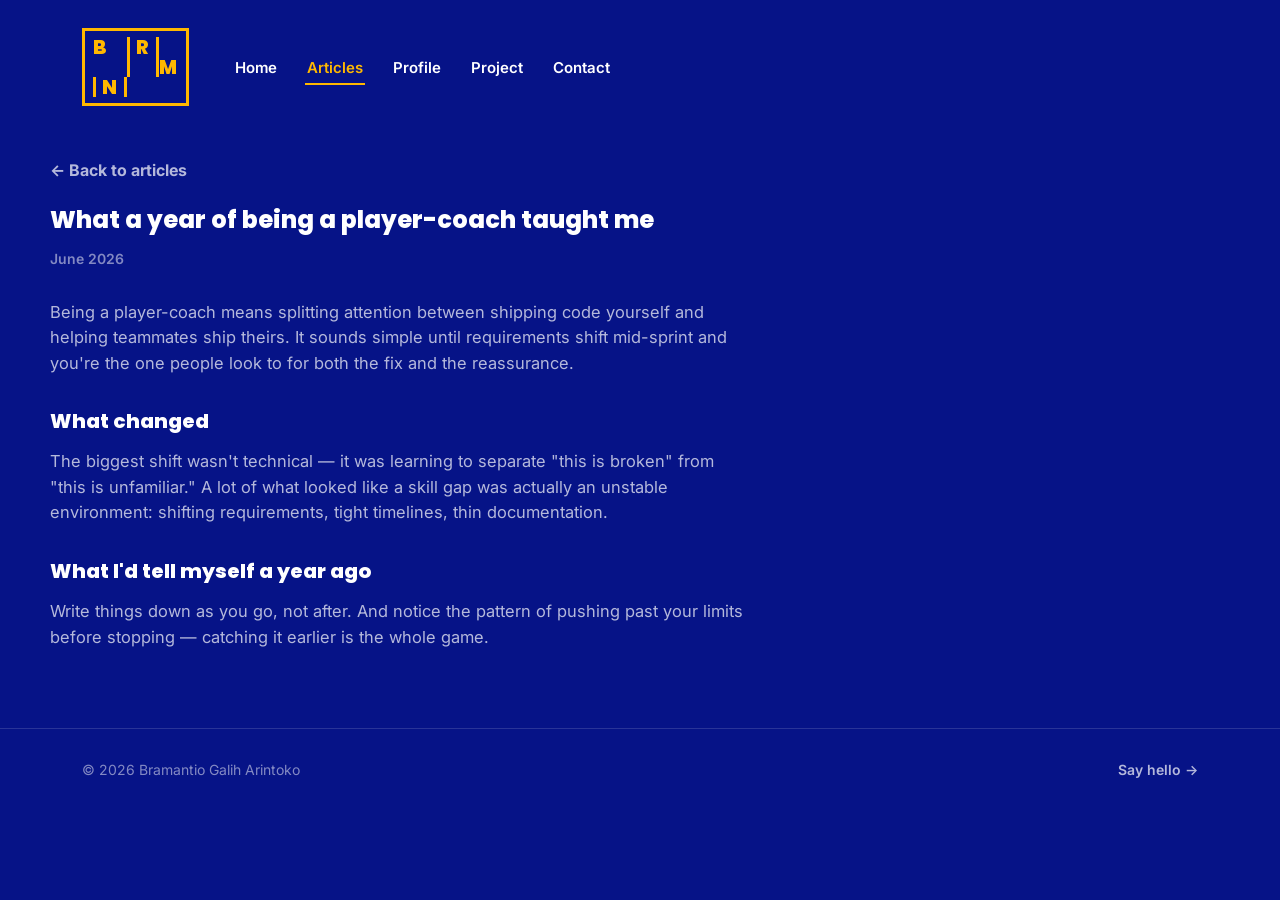
==== article-detail.html @ aebf54bb "Initial portfolio site" ====
<!DOCTYPE html>
<html lang="en">
<head>
<meta charset="UTF-8" />
<meta name="viewport" content="width=device-width, initial-scale=1.0" />
<title>Article — Bramantio Galih Arintoko</title>
<link rel="stylesheet" href="css/style.css" />
</head>
<body data-page="article">

<header class="site-header">
  <nav class="navbar wrap">
    <a class="brand" href="index.html" aria-label="Home">
      <span class="brand-mark">B<span class="t">R</span><br />M<span class="t">N</span></span>
    </a>
    <button class="nav-toggle" aria-label="Toggle menu">☰</button>
    <ul class="nav-links">
      <li><a href="index.html" data-page="home">Home</a></li>
      <li><a href="article.html" data-page="article">Articles</a></li>
      <li><a href="profile.html" data-page="profile">Profile</a></li>
      <li><a href="project.html" data-page="project">Project</a></li>
      <li><a href="contact.html" data-page="contact">Contact</a></li>
    </ul>
  </nav>
</header>

<main>
  <section class="detail-header article-detail wrap">
    <a class="back-link" href="article.html">&larr; Back to articles</a>
    <div id="article-content"></div>
  </section>
</main>

<footer class="site-footer">
  <div class="wrap">
    <span>&copy; 2026 Bramantio Galih Arintoko</span>
    <a href="contact.html">Say hello →</a>
  </div>
</footer>

<script src="js/data.js"></script>
<script src="js/main.js"></script>
<script>
  const id = getParam("id");
  const article = ARTICLES.find((a) => a.id === id) || ARTICLES[0];
  document.title = article.title + " — Bramantio Galih Arintoko";

  document.getElementById("article-content").innerHTML = `
    <h1>${article.title}</h1>
    <p class="meta">${article.date}</p>
    <div class="article-body">${article.body}</div>
  `;
</script>
</body>
</html>
---- css/style.css ----
/* ============================================================
   Bramantio Galih Arintoko — Portfolio (Dark Theme)
   Palette sampled directly from the HB mockups
   ============================================================ */

@import url('https://fonts.googleapis.com/css2?family=Poppins:wght@400;500;600;700;800&family=Inter:wght@400;500;600&display=swap');

:root {
  --bg: #061387;
  --bg-soft: #0a1a9c;
  --card: #ffffff;
  --ink: #0c1024;
  --paper: #f4efe4;
  --lavender: #b9bfee;
  --yellow: #ffe500;
  --maroon: #750b0b;
  --orange: #ffb800;
  --sage: #517a77;
  --sage-dark: #0c3b46;
  --white: #ffffff;
  --white-70: rgba(255, 255, 255, 0.7);
  --white-50: rgba(255, 255, 255, 0.5);
  --border: rgba(255, 255, 255, 0.14);

  --font-display: 'Poppins', 'Inter', system-ui, sans-serif;
  --font-body: 'Inter', system-ui, sans-serif;

  --maxw: 1180px;
  --radius: 18px;
}

* { box-sizing: border-box; }

html { scroll-behavior: smooth; }

body {
  margin: 0;
  background: var(--bg);
  color: var(--white);
  font-family: var(--font-body);
  line-height: 1.55;
  -webkit-font-smoothing: antialiased;
}

img { max-width: 100%; display: block; }

a { color: inherit; text-decoration: none; }

h1, h2, h3, h4 {
  font-family: var(--font-display);
  font-weight: 800;
  margin: 0;
  color: var(--white);
}

p { margin: 0; }

.wrap {
  max-width: var(--maxw);
  margin: 0 auto;
  padding: 0 32px;
}

:focus-visible {
  outline: 3px solid var(--orange);
  outline-offset: 3px;
}

@media (prefers-reduced-motion: reduce) {
  * { animation-duration: 0.001ms !important; transition-duration: 0.001ms !important; }
}

/* ---------------- Navbar ---------------- */

.site-header {
  padding: 28px 0 12px;
}

.navbar {
  display: flex;
  align-items: center;
  gap: 44px;
}

.brand {
  display: flex;
  align-items: flex-end;
  gap: 2px;
  flex-shrink: 0;
}

.brand-mark {
  display: grid;
  grid-template-columns: auto auto auto;
  font-family: var(--font-display);
  font-weight: 800;
  font-size: 20px;
  line-height: 1;
  border: 3px solid var(--orange);
  padding: 6px 8px;
  color: var(--orange);
  letter-spacing: 1px;
}

.brand-mark span.t { color: var(--orange); border-left: 3px solid var(--orange); border-right: 3px solid var(--orange); padding: 0 6px; }

.nav-links {
  display: flex;
  align-items: center;
  gap: 26px;
  list-style: none;
  margin: 0;
  padding: 0;
  flex-wrap: wrap;
}

.nav-links a {
  font-weight: 600;
  font-size: 15px;
  color: var(--white);
  padding: 6px 2px;
  border-bottom: 2px solid transparent;
  transition: color .15s ease, border-color .15s ease;
}

.nav-links a:hover { color: var(--orange); }

.nav-links a.active {
  color: var(--orange);
  border-color: var(--orange);
}

.nav-toggle {
  display: none;
  margin-left: auto;
  background: none;
  border: 2px solid var(--white);
  color: var(--white);
  border-radius: 8px;
  width: 40px;
  height: 40px;
  font-size: 18px;
  cursor: pointer;
}

@media (max-width: 760px) {
  .wrap { padding: 0 20px; }
  .nav-toggle { display: block; }
  .nav-links {
    display: none;
    width: 100%;
    flex-direction: column;
    align-items: flex-start;
    gap: 14px;
    padding: 18px 0 6px;
  }
  .nav-links.open { display: flex; }
  .navbar { flex-wrap: wrap; gap: 16px; }
}

/* ---------------- Hero / Home ---------------- */

.hero {
  position: relative;
  padding: 60px 0 90px;
  overflow: hidden;
}

.hero-grid {
  display: grid;
  grid-template-columns: 1fr 1fr;
  align-items: center;
  gap: 24px;
}

.eyebrow-name h1 {
  font-size: clamp(34px, 5vw, 52px);
  line-height: 1.08;
}

.eyebrow-name .accent { color: var(--orange); }

.tagline {
  margin-top: 22px;
  font-family: var(--font-display);
  font-weight: 600;
  font-size: 20px;
  color: var(--white-70);
}

.tagline b { color: var(--orange); font-weight: 800; }

.hero-actions {
  margin-top: 34px;
  display: flex;
  gap: 14px;
  flex-wrap: wrap;
}

.hero-art {
  position: relative;
  min-height: 320px;
}

.hero-art img {
  width: 100%;
  max-width: 560px;
  margin-left: auto;
}

@media (max-width: 860px) {
  .hero-grid { grid-template-columns: 1fr; }
  .hero-art { order: -1; min-height: 220px; }
  .hero-art img { max-width: 320px; margin: 0 auto; }
}

/* ---------------- Buttons ---------------- */

.btn {
  display: inline-flex;
  align-items: center;
  gap: 8px;
  font-family: var(--font-display);
  font-weight: 700;
  font-size: 15px;
  padding: 14px 26px;
  border-radius: 100px;
  cursor: pointer;
  border: 2px solid transparent;
  transition: transform .15s ease, opacity .15s ease;
}

.btn:hover { transform: translateY(-2px); }

.btn-primary { background: var(--orange); color: var(--ink); }
.btn-outline { background: transparent; color: var(--white); border-color: var(--white-50); }
.btn-outline:hover { border-color: var(--orange); color: var(--orange); }

/* ---------------- Section heading ---------------- */

.section {
  padding: 70px 0;
}

.section-head {
  display: flex;
  align-items: baseline;
  justify-content: space-between;
  gap: 16px;
  margin-bottom: 34px;
  flex-wrap: wrap;
}

.section-head h2 {
  font-size: 30px;
}

.section-head .see-all {
  font-weight: 700;
  color: var(--orange);
  font-size: 14px;
}

/* ---------------- Project grid / cards ---------------- */

.grid-3 {
  display: grid;
  grid-template-columns: repeat(3, 1fr);
  gap: 26px;
}

@media (max-width: 900px) {
  .grid-3 { grid-template-columns: repeat(2, 1fr); }
}
@media (max-width: 600px) {
  .grid-3 { grid-template-columns: 1fr; }
}

.card {
  background: var(--card);
  border-radius: var(--radius);
  overflow: hidden;
  color: var(--ink);
  display: block;
  transition: transform .18s ease, box-shadow .18s ease;
}

.card:hover {
  transform: translateY(-6px);
  box-shadow: 0 18px 40px rgba(0,0,0,0.35);
}

.card-media {
  aspect-ratio: 16/10;
  overflow: hidden;
  background: var(--paper);
}

.card-media img { width: 100%; height: 100%; object-fit: cover; }

.card-body { padding: 18px 20px 22px; }

.card-body h3 {
  font-size: 17px;
  color: var(--ink);
  margin-bottom: 6px;
}

.card-stack {
  font-family: var(--font-display);
  font-weight: 700;
  font-size: 12px;
  letter-spacing: .02em;
  color: var(--orange);
  background: rgba(117,11,11,0.06);
}

.card-stack {
  color: #b8720a;
}

/* ---------------- Project detail ---------------- */

.detail-header {
  padding: 40px 0 20px;
}

.detail-header .stack-pill {
  display: inline-block;
  font-family: var(--font-display);
  font-weight: 700;
  font-size: 13px;
  color: var(--ink);
  background: var(--orange);
  padding: 6px 14px;
  border-radius: 100px;
  margin-top: 14px;
}

.detail-header p.desc {
  margin-top: 18px;
  max-width: 640px;
  color: var(--white-70);
  font-size: 16px;
}

.gallery {
  display: grid;
  grid-template-columns: repeat(2, 1fr);
  gap: 22px;
  margin-top: 20px;
}

@media (max-width: 700px) {
  .gallery { grid-template-columns: 1fr; }
}

.gallery figure {
  margin: 0;
  background: var(--card);
  border-radius: var(--radius);
  overflow: hidden;
}

.gallery img { width: 100%; }

.gallery figcaption {
  padding: 12px 16px;
  color: var(--ink);
  font-weight: 600;
  font-size: 14px;
}

.back-link {
  display: inline-flex;
  align-items: center;
  gap: 8px;
  font-weight: 700;
  color: var(--white-70);
  margin-bottom: 18px;
}
.back-link:hover { color: var(--orange); }

/* ---------------- Article ---------------- */

.article-list {
  display: grid;
  gap: 22px;
}

.article-row {
  display: grid;
  grid-template-columns: 220px 1fr;
  gap: 24px;
  background: var(--card);
  border-radius: var(--radius);
  overflow: hidden;
  color: var(--ink);
}

.article-row .thumb {
  background: var(--lavender);
  min-height: 150px;
  display: flex;
  align-items: center;
  justify-content: center;
}

.article-row .thumb img { width: 60%; }

.article-row .content { padding: 20px 22px 20px 0; }

.article-row .date {
  font-size: 12px;
  font-weight: 700;
  color: var(--sage-dark);
  text-transform: uppercase;
  letter-spacing: .04em;
}

.article-row h3 { color: var(--ink); font-size: 19px; margin: 8px 0 8px; }

.article-row p.excerpt { color: #4a4a55; font-size: 14.5px; }

@media (max-width: 640px) {
  .article-row { grid-template-columns: 1fr; }
  .article-row .content { padding: 16px 18px 20px; }
}

.article-detail .meta {
  color: var(--white-50);
  font-size: 14px;
  font-weight: 600;
  margin-top: 10px;
}

.article-body {
  max-width: 700px;
  margin-top: 30px;
  color: var(--white-70);
  font-size: 16.5px;
}

.article-body p { margin-bottom: 18px; }

.article-body h3 {
  color: var(--white);
  margin: 30px 0 12px;
  font-size: 20px;
}

/* ---------------- Contact ---------------- */

.contact-grid {
  display: grid;
  grid-template-columns: 1fr 1fr;
  gap: 50px;
  align-items: start;
}

@media (max-width: 800px) {
  .contact-grid { grid-template-columns: 1fr; }
}

.contact-info h2 { font-size: 32px; margin-bottom: 16px; }
.contact-info p { color: var(--white-70); font-size: 16px; margin-bottom: 26px; }

.contact-channels {
  display: grid;
  gap: 14px;
}

.contact-channels a {
  display: flex;
  align-items: center;
  gap: 12px;
  font-weight: 600;
  color: var(--white);
  padding: 12px 0;
  border-bottom: 1px solid var(--border);
}
.contact-channels a:hover { color: var(--orange); }

.form-card {
  background: var(--card);
  border-radius: var(--radius);
  padding: 30px;
  color: var(--ink);
}

.field { margin-bottom: 18px; }

.field label {
  display: block;
  font-weight: 700;
  font-size: 13px;
  margin-bottom: 8px;
  color: #444;
}

.field input, .field textarea {
  width: 100%;
  border: 1.5px solid #e3e0d6;
  border-radius: 10px;
  padding: 12px 14px;
  font-family: var(--font-body);
  font-size: 15px;
  background: #fbfaf6;
}

.field textarea { min-height: 120px; resize: vertical; }

.field input:focus, .field textarea:focus {
  outline: none;
  border-color: var(--orange);
}

.form-card .btn-primary { width: 100%; justify-content: center; border: none; }

.success-state {
  text-align: center;
  padding: 40px 10px;
}

.success-state .icon {
  width: 70px; height: 70px;
  border-radius: 50%;
  background: var(--orange);
  color: var(--ink);
  display: flex; align-items: center; justify-content: center;
  font-size: 32px;
  margin: 0 auto 20px;
}

.success-state h3 { color: var(--ink); font-size: 20px; margin-bottom: 8px; }
.success-state p { color: #555; }

.hidden { display: none !important; }

/* ---------------- Profile ---------------- */

.profile-hero {
  position: relative;
  padding: 50px 0 40px;
}

.profile-illustration {
  position: relative;
  min-height: 260px;
}

.profile-illustration img {
  max-width: 420px;
  margin-left: auto;
  margin-right: 60px;
}

.profile-body {
  display: grid;
  grid-template-columns: 1.1fr 1fr;
  gap: 50px;
  align-items: start;
}

@media (max-width: 860px) {
  .profile-body { grid-template-columns: 1fr; }
  .profile-illustration img { margin: 0 auto; }
}

.profile-photo {
  border-radius: var(--radius);
  overflow: hidden;
  border: 4px solid var(--orange);
  aspect-ratio: 3/4;
}

.profile-photo img {
  width: 100%;
  height: 100%;
  object-fit: cover;
  object-position: top center;
}

.profile-text p { color: var(--white-70); font-size: 16px; margin-bottom: 16px; }

.skill-groups {
  display: grid;
  gap: 22px;
  margin-top: 10px;
}

.skill-group h4 {
  font-size: 14px;
  color: var(--orange);
  text-transform: uppercase;
  letter-spacing: .05em;
  margin-bottom: 10px;
}

.skill-tags {
  display: flex;
  flex-wrap: wrap;
  gap: 8px;
}

.skill-tags span {
  background: rgba(255,255,255,0.08);
  border: 1px solid var(--border);
  padding: 7px 14px;
  border-radius: 100px;
  font-size: 13px;
  font-weight: 600;
}

/* ---------------- Footer ---------------- */

.site-footer {
  border-top: 1px solid var(--border);
  padding: 30px 0 40px;
  margin-top: 40px;
}

.site-footer .wrap {
  display: flex;
  justify-content: space-between;
  align-items: center;
  flex-wrap: wrap;
  gap: 14px;
  color: var(--white-50);
  font-size: 14px;
}

.site-footer a { font-weight: 600; color: var(--white-70); }
.site-footer a:hover { color: var(--orange); }
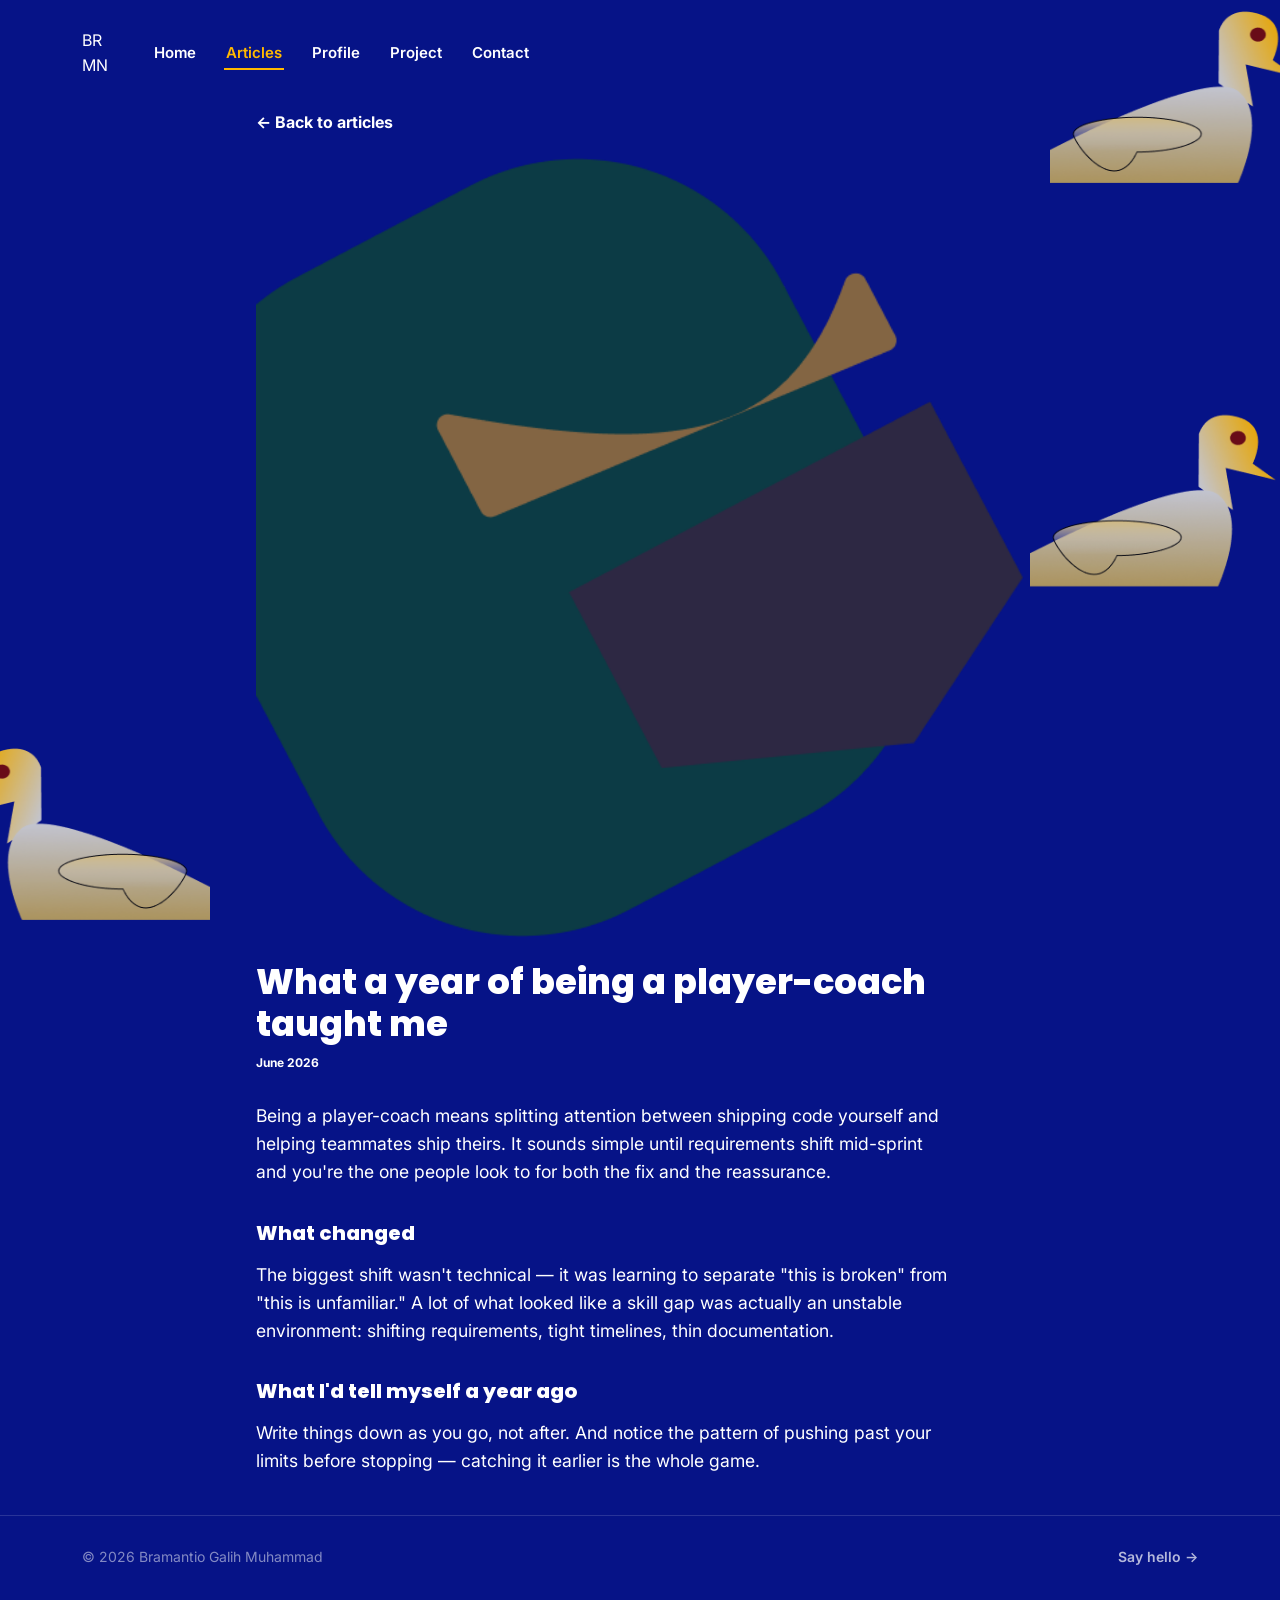
==== commit 1ee20749: "fix design like real" ====
--- a/article-detail.html
+++ b/article-detail.html
@@ -3,10 +3,91 @@
 <head>
 <meta charset="UTF-8" />
 <meta name="viewport" content="width=device-width, initial-scale=1.0" />
-<title>Article — Bramantio Galih Arintoko</title>
+<title>Article — Bramantio Galih Muhammad</title>
 <link rel="stylesheet" href="css/style.css" />
+<style>
+  /* --- Tambahan CSS untuk Layout Article Detail --- */
+  
+  /* Latar Belakang Duck */
+  .duck-bg {
+    position: fixed;
+    z-index: -1;
+    pointer-events: none;
+  }
+  
+  /* Duck Kanan Atas */
+  .duck-top-right {
+    top: 0;
+    right: -20px; /* Sedikit terpotong di tepi seperti pada referensi */
+    width: 250px;
+  }
+  
+  /* Duck Kanan Tengah */
+  .duck-mid-right {
+    top: 55%;
+    right: 0;
+    transform: translateY(-50%);
+    width: 250px;
+  }
+  
+  /* Duck Kiri Bawah (Di-flip agar menghadap ke kanan) */
+  .duck-bottom-left {
+    bottom: -20px;
+    left: -40px;
+    width: 250px;
+    transform: scaleX(-1); 
+  }
+
+  /* Layout Konten Artikel */
+  .article-container {
+    max-width: 768px; /* Membatasi lebar konten agar rapi di tengah */
+    margin: 0 auto;
+    padding-top: 20px;
+  }
+
+  .back-link {
+    display: inline-block;
+    margin-bottom: 24px;
+    text-decoration: none;
+    color: inherit;
+  }
+
+  .article-hero {
+    width: 100%;
+    height: auto;
+    display: block;
+    margin-bottom: 24px;
+    object-fit: cover;
+  }
+
+  .article-title {
+    font-size: 2.2rem;
+    margin-bottom: 8px;
+    color: #ffffff;
+    line-height: 1.2;
+  }
+
+  .article-meta {
+    font-size: 0.75rem;
+    font-weight: bold;
+    margin-bottom: 24px;
+    color: #ffffff;
+  }
+
+  .article-body {
+    font-size: 1.1rem;
+    line-height: 1.6;
+    color: #ffffff;
+  }
+</style>
 </head>
 <body data-page="article">
+
+<!-- Elemen Background Duck -->
+<!-- Pastikan path file src sesuai dengan lokasi file duck Anda, misalnya assets/dark/duck.png -->
+<img src="assets/dark/duck.png" alt="" class="duck-bg duck-top-right" />
+<img src="assets/dark/duck.png" alt="" class="duck-bg duck-mid-right" />
+<img src="assets/dark/duck.png" alt="" class="duck-bg duck-bottom-left" />
 
 <header class="site-header">
   <nav class="navbar wrap">
@@ -16,7 +97,7 @@
     <button class="nav-toggle" aria-label="Toggle menu">☰</button>
     <ul class="nav-links">
       <li><a href="index.html" data-page="home">Home</a></li>
-      <li><a href="article.html" data-page="article">Articles</a></li>
+      <li><a href="article.html" data-page="article" class="active">Articles</a></li>
       <li><a href="profile.html" data-page="profile">Profile</a></li>
       <li><a href="project.html" data-page="project">Project</a></li>
       <li><a href="contact.html" data-page="contact">Contact</a></li>
@@ -25,15 +106,18 @@
 </header>
 
 <main>
-  <section class="detail-header article-detail wrap">
-    <a class="back-link" href="article.html">&larr; Back to articles</a>
-    <div id="article-content"></div>
+  <!-- Menambahkan article-container di dalam pembungkus wrap -->
+  <section class="wrap">
+    <div class="article-container">
+      <a class="back-link" href="article.html">&larr; Back to articles</a>
+      <div id="article-content"></div>
+    </div>
   </section>
 </main>
 
 <footer class="site-footer">
   <div class="wrap">
-    <span>&copy; 2026 Bramantio Galih Arintoko</span>
+    <span>&copy; 2026 Bramantio Galih Muhammad</span>
     <a href="contact.html">Say hello →</a>
   </div>
 </footer>
@@ -42,14 +126,16 @@
 <script src="js/main.js"></script>
 <script>
   const id = getParam("id");
-  const article = ARTICLES.find((a) => a.id === id) || ARTICLES[0];
-  document.title = article.title + " — Bramantio Galih Arintoko";
+  const article = (typeof ARTICLES !== 'undefined' && ARTICLES.find((a) => a.id === id)) || ARTICLES[0];
+  document.title = article.title + " — Bramantio Galih Muhammad";
 
+  // Memasukkan gambar thumbnail (hero image) di atas judul artikel
   document.getElementById("article-content").innerHTML = `
-    <h1>${article.title}</h1>
-    <p class="meta">${article.date}</p>
+    ${article.thumb ? `<img class="article-hero" src="${article.thumb}" alt="${article.title}" />` : ''}
+    <h1 class="article-title">${article.title}</h1>
+    <p class="article-meta">${article.date}</p>
     <div class="article-body">${article.body}</div>
   `;
 </script>
 </body>
-</html>
+</html>
--- a/css/style.css
+++ b/css/style.css
@@ -84,25 +84,14 @@
 
 .brand {
   display: flex;
-  align-items: flex-end;
-  gap: 2px;
+  align-items: center;
   flex-shrink: 0;
 }
 
-.brand-mark {
-  display: grid;
-  grid-template-columns: auto auto auto;
-  font-family: var(--font-display);
-  font-weight: 800;
-  font-size: 20px;
-  line-height: 1;
-  border: 3px solid var(--orange);
-  padding: 6px 8px;
-  color: var(--orange);
-  letter-spacing: 1px;
-}
-
-.brand-mark span.t { color: var(--orange); border-left: 3px solid var(--orange); border-right: 3px solid var(--orange); padding: 0 6px; }
+.brand-logo {
+  height: 52px;
+  width: auto;
+}
 
 .nav-links {
   display: flex;
@@ -540,19 +529,22 @@
 /* ---------------- Profile ---------------- */
 
 .profile-hero {
-  position: relative;
-  padding: 50px 0 40px;
+  padding: 18px 0 0;
 }
 
 .profile-illustration {
-  position: relative;
-  min-height: 260px;
+  display: flex;
+  justify-content: flex-end;
 }
 
 .profile-illustration img {
-  max-width: 420px;
-  margin-left: auto;
-  margin-right: 60px;
+  height: 90px;
+  width: auto;
+  opacity: 0.85;
+}
+
+@media (max-width: 860px) {
+  .profile-illustration { display: none; }
 }
 
 .profile-body {
@@ -560,6 +552,8 @@
   grid-template-columns: 1.1fr 1fr;
   gap: 50px;
   align-items: start;
+  position: relative;
+  z-index: 1;
 }
 
 @media (max-width: 860px) {
@@ -631,4 +625,4 @@
 }
 
 .site-footer a { font-weight: 600; color: var(--white-70); }
-.site-footer a:hover { color: var(--orange); }
+.site-footer a:hover { color: var(--orange); }
